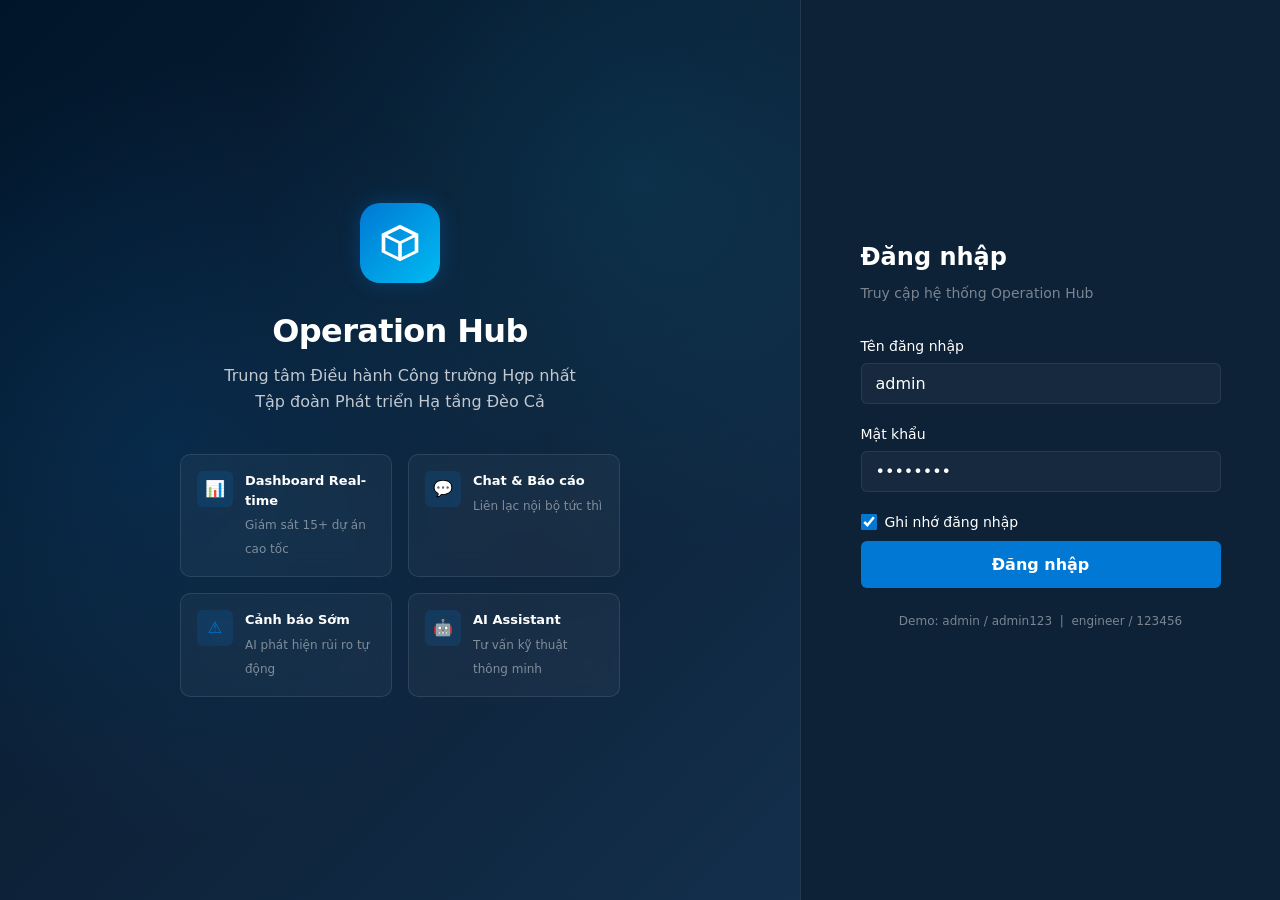
==== chat.html @ f0f31699 "first commit" ====
<!DOCTYPE html>
<html lang="vi">
<head>
  <meta charset="UTF-8">
  <meta name="viewport" content="width=device-width, initial-scale=1.0">
  <title>Chat Nội bộ - Operation Hub</title>
  <link rel="stylesheet" href="css/variables.css">
  <link rel="stylesheet" href="css/base.css">
  <link rel="stylesheet" href="css/layout.css">
  <link rel="stylesheet" href="css/components.css">
  <link rel="stylesheet" href="css/chat.css">
</head>
<body class="theme-dark">
  <div class="sidebar-overlay" id="sidebarOverlay"></div>
  <div class="app-layout">
    <aside class="sidebar" id="sidebar"></aside>
    <div class="main-wrapper">
      <header class="topbar" id="topbar"></header>
      <main class="main-content" style="padding:0">
        <div class="chat-layout">
          <!-- Chat Sidebar -->
          <div class="chat-sidebar">
            <div class="chat-sidebar-header">
              <h3>Chat Nội bộ</h3>
              <div class="chat-search">
                <input type="text" placeholder="Tìm kiếm..." id="chatSearch">
              </div>
            </div>
            <div class="chat-channels" id="chatChannels"></div>
          </div>

          <!-- Main Chat -->
          <div class="chat-main">
            <div class="chat-main-header">
              <div>
                <h2 id="chatChannelName"># bao-cao-hien-truong</h2>
                <span id="chatChannelDesc">Báo cáo Hiện trường</span>
              </div>
              <button class="btn btn-sm btn-secondary" id="toggleInfo">Thông tin</button>
            </div>
            <div class="chat-messages" id="chatMessages"></div>
            <div class="chat-input-area">
              <div class="chat-input-wrapper">
                <div class="chat-input-actions">
                  <button class="chat-input-action" title="Đính kèm ảnh" id="attachImage">${/* icon */''}<svg width="18" height="18" viewBox="0 0 24 24" fill="none" stroke="currentColor" stroke-width="2"><rect x="3" y="3" width="18" height="18" rx="2"/><circle cx="8.5" cy="8.5" r="1.5"/><polyline points="21 15 16 10 5 21"/></svg></button>
                  <button class="chat-input-action" title="Đính kèm file" id="attachFile"><svg width="18" height="18" viewBox="0 0 24 24" fill="none" stroke="currentColor" stroke-width="2"><path d="M21.44 11.05l-9.19 9.19a6 6 0 01-8.49-8.49l9.19-9.19a4 4 0 015.66 5.66l-9.2 9.19a2 2 0 01-2.83-2.83l8.49-8.48"/></svg></button>
                </div>
                <textarea placeholder="Nhập tin nhắn..." id="chatInput" rows="1"></textarea>
                <button class="chat-send-btn" id="chatSend">${/* send */''}<svg width="18" height="18" viewBox="0 0 24 24" fill="none" stroke="currentColor" stroke-width="2"><line x1="22" y1="2" x2="11" y2="13"/><polygon points="22 2 15 22 11 13 2 9 22 2"/></svg></button>
              </div>
            </div>
          </div>

          <!-- Info Panel -->
          <div class="chat-info-panel" id="chatInfoPanel">
            <h3>Thông tin Báo cáo</h3>
            <div class="chat-info-field"><div class="chat-info-label">Mã báo cáo</div><div class="chat-info-value">BC-2026-0713-001</div></div>
            <div class="chat-info-field"><div class="chat-info-label">Dự án</div><div class="chat-info-value">Cao tốc Bắc - Nam Phía Đông</div></div>
            <div class="chat-info-field"><div class="chat-info-label">Hạng mục</div><div class="chat-info-value">Hầm Cù Mông</div></div>
            <div class="chat-info-field"><div class="chat-info-label">Vị trí</div><div class="chat-info-value">Km 45+200</div></div>
            <div class="chat-info-field"><div class="chat-info-label">Thời gian</div><div class="chat-info-value">13/07/2026 08:30</div></div>
            <div class="chat-info-field"><div class="chat-info-label">Mức độ ảnh hưởng</div><div class="chat-info-value"><span class="badge badge-danger">Nguy hiểm</span></div></div>
            <div class="chat-info-field"><div class="chat-info-label">Trạng thái</div><div class="chat-info-value"><span class="badge badge-warning">Đang xử lý</span></div></div>
          </div>
        </div>
      </main>
    </div>
  </div>

  <input type="file" id="fileInput" accept="image/*,.pdf,.doc,.docx" style="display:none">

  <script src="js/data.js"></script>
  <script src="js/storage.js"></script>
  <script src="js/auth.js"></script>
  <script src="js/icons.js"></script>
  <script src="js/layout.js"></script>
  <script src="js/app.js"></script>
  <script src="js/chat.js"></script>
</body>
</html>
---- css/variables.css ----
/**
 * Operation Hub - Design Tokens
 * Phong cách: Azure Portal / Microsoft Fluent / Glassmorphism
 */

:root {
  /* Brand Colors */
  --color-primary: #0078d4;
  --color-primary-hover: #106ebe;
  --color-primary-light: #deecf9;
  --color-accent: #00bcf2;
  --color-brand-navy: #001529;
  --color-brand-blue: #002140;

  /* Backgrounds - Dark Theme (Dashboard) */
  --bg-dark-primary: #0a1628;
  --bg-dark-secondary: #0d2137;
  --bg-dark-tertiary: #132f4c;
  --bg-dark-card: rgba(19, 47, 76, 0.65);
  --bg-dark-glass: rgba(255, 255, 255, 0.04);
  --bg-dark-hover: rgba(255, 255, 255, 0.08);

  /* Backgrounds - Light Theme (Knowledge, Settings) */
  --bg-light-primary: #f5f7fa;
  --bg-light-secondary: #ffffff;
  --bg-light-tertiary: #eef2f6;

  /* Status Colors */
  --color-danger: #ff4d4f;
  --color-danger-bg: rgba(255, 77, 79, 0.15);
  --color-warning: #ffa940;
  --color-warning-bg: rgba(255, 169, 64, 0.15);
  --color-caution: #faad14;
  --color-caution-bg: rgba(250, 173, 20, 0.15);
  --color-success: #52c41a;
  --color-success-bg: rgba(82, 196, 26, 0.15);
  --color-info: #1890ff;
  --color-info-bg: rgba(24, 144, 255, 0.15);

  /* Text */
  --text-primary-dark: #ffffff;
  --text-secondary-dark: rgba(255, 255, 255, 0.75);
  --text-muted-dark: rgba(255, 255, 255, 0.45);
  --text-primary-light: #1a1a2e;
  --text-secondary-light: #4a5568;
  --text-muted-light: #8c9bab;

  /* Borders */
  --border-dark: rgba(255, 255, 255, 0.08);
  --border-light: #e2e8f0;
  --border-focus: var(--color-primary);

  /* Shadows */
  --shadow-sm: 0 1px 3px rgba(0, 0, 0, 0.12);
  --shadow-md: 0 4px 16px rgba(0, 0, 0, 0.15);
  --shadow-lg: 0 8px 32px rgba(0, 0, 0, 0.25);
  --shadow-glow: 0 0 20px rgba(0, 120, 212, 0.3);

  /* Glassmorphism */
  --glass-blur: blur(12px);
  --glass-border: 1px solid rgba(255, 255, 255, 0.1);

  /* Spacing */
  --sidebar-width: 260px;
  --sidebar-collapsed: 72px;
  --header-height: 64px;
  --radius-sm: 6px;
  --radius-md: 10px;
  --radius-lg: 14px;
  --radius-xl: 20px;

  /* Typography */
  --font-family: 'Segoe UI', -apple-system, BlinkMacSystemFont, 'Inter', system-ui, sans-serif;
  --font-mono: 'Cascadia Code', 'Consolas', monospace;

  /* Transitions */
  --transition-fast: 150ms ease;
  --transition-normal: 250ms ease;
  --transition-slow: 400ms ease;

  /* Z-index */
  --z-sidebar: 100;
  --z-header: 110;
  --z-overlay: 200;
  --z-modal: 300;
  --z-toast: 400;
}
---- css/base.css ----
/**
 * Operation Hub - Base Styles & Reset
 */

*, *::before, *::after {
  box-sizing: border-box;
  margin: 0;
  padding: 0;
}

html {
  font-size: 16px;
  scroll-behavior: smooth;
  -webkit-font-smoothing: antialiased;
  -moz-osx-font-smoothing: grayscale;
}

body {
  font-family: var(--font-family);
  line-height: 1.5;
  overflow-x: hidden;
}

body.theme-dark {
  background: var(--bg-dark-primary);
  color: var(--text-primary-dark);
}

body.theme-light {
  background: var(--bg-light-primary);
  color: var(--text-primary-light);
}

a {
  color: inherit;
  text-decoration: none;
}

button {
  font-family: inherit;
  cursor: pointer;
  border: none;
  background: none;
}

input, select, textarea {
  font-family: inherit;
  font-size: inherit;
}

img {
  max-width: 100%;
  display: block;
}

ul, ol {
  list-style: none;
}

/* Scrollbar */
::-webkit-scrollbar {
  width: 6px;
  height: 6px;
}

::-webkit-scrollbar-track {
  background: transparent;
}

.theme-dark ::-webkit-scrollbar-thumb {
  background: rgba(255, 255, 255, 0.15);
  border-radius: 3px;
}

.theme-light ::-webkit-scrollbar-thumb {
  background: rgba(0, 0, 0, 0.15);
  border-radius: 3px;
}

/* Utility Classes */
.sr-only {
  position: absolute;
  width: 1px;
  height: 1px;
  padding: 0;
  margin: -1px;
  overflow: hidden;
  clip: rect(0, 0, 0, 0);
  border: 0;
}

.text-danger { color: var(--color-danger); }
.text-warning { color: var(--color-warning); }
.text-caution { color: var(--color-caution); }
.text-success { color: var(--color-success); }
.text-muted { color: var(--text-muted-dark); }
.theme-light .text-muted { color: var(--text-muted-light); }

.badge {
  display: inline-flex;
  align-items: center;
  padding: 2px 10px;
  border-radius: 20px;
  font-size: 0.75rem;
  font-weight: 600;
  letter-spacing: 0.02em;
}

.badge-danger { background: var(--color-danger-bg); color: var(--color-danger); }
.badge-warning { background: var(--color-warning-bg); color: var(--color-warning); }
.badge-caution { background: var(--color-caution-bg); color: var(--color-caution); }
.badge-success { background: var(--color-success-bg); color: var(--color-success); }
.badge-info { background: var(--color-info-bg); color: var(--color-info); }

/* Buttons */
.btn {
  display: inline-flex;
  align-items: center;
  justify-content: center;
  gap: 8px;
  padding: 10px 20px;
  border-radius: var(--radius-sm);
  font-size: 0.875rem;
  font-weight: 600;
  transition: all var(--transition-fast);
  white-space: nowrap;
}

.btn-primary {
  background: var(--color-primary);
  color: #fff;
}

.btn-primary:hover {
  background: var(--color-primary-hover);
  box-shadow: var(--shadow-glow);
}

.btn-secondary {
  background: var(--bg-dark-glass);
  color: var(--text-primary-dark);
  border: var(--glass-border);
}

.theme-light .btn-secondary {
  background: var(--bg-light-secondary);
  color: var(--text-primary-light);
  border: 1px solid var(--border-light);
}

.btn-secondary:hover {
  background: var(--bg-dark-hover);
}

.btn-ghost {
  color: var(--text-secondary-dark);
  padding: 8px 12px;
}

.btn-ghost:hover {
  background: var(--bg-dark-hover);
  color: var(--text-primary-dark);
}

.btn-sm {
  padding: 6px 14px;
  font-size: 0.8125rem;
}

.btn-lg {
  padding: 14px 28px;
  font-size: 1rem;
}

.btn-icon {
  width: 36px;
  height: 36px;
  padding: 0;
  border-radius: var(--radius-sm);
}

/* Form Elements */
.form-group {
  margin-bottom: 20px;
}

.form-label {
  display: block;
  margin-bottom: 6px;
  font-size: 0.875rem;
  font-weight: 500;
}

.form-input,
.form-select,
.form-textarea {
  width: 100%;
  padding: 10px 14px;
  border-radius: var(--radius-sm);
  border: 1px solid var(--border-dark);
  background: var(--bg-dark-glass);
  color: var(--text-primary-dark);
  transition: border-color var(--transition-fast);
}

.theme-light .form-input,
.theme-light .form-select,
.theme-light .form-textarea {
  border-color: var(--border-light);
  background: var(--bg-light-secondary);
  color: var(--text-primary-light);
}

.form-input:focus,
.form-select:focus,
.form-textarea:focus {
  outline: none;
  border-color: var(--color-primary);
  box-shadow: 0 0 0 3px rgba(0, 120, 212, 0.2);
}

.form-textarea {
  min-height: 100px;
  resize: vertical;
}

.form-checkbox {
  display: flex;
  align-items: center;
  gap: 8px;
  font-size: 0.875rem;
  cursor: pointer;
}

.form-checkbox input {
  width: 16px;
  height: 16px;
  accent-color: var(--color-primary);
}
---- css/layout.css ----
/**
 * Operation Hub - Layout (Sidebar, Header, Main Content)
 */

.app-layout {
  display: flex;
  min-height: 100vh;
}

/* ===== SIDEBAR ===== */
.sidebar {
  position: fixed;
  top: 0;
  left: 0;
  width: var(--sidebar-width);
  height: 100vh;
  background: var(--bg-dark-secondary);
  border-right: var(--glass-border);
  backdrop-filter: var(--glass-blur);
  display: flex;
  flex-direction: column;
  z-index: var(--z-sidebar);
  transition: transform var(--transition-normal), width var(--transition-normal);
}

.sidebar-header {
  display: flex;
  align-items: center;
  gap: 12px;
  padding: 20px 20px 16px;
  border-bottom: var(--glass-border);
}

.sidebar-logo {
  width: 40px;
  height: 40px;
  border-radius: var(--radius-md);
  background: linear-gradient(135deg, var(--color-primary), var(--color-accent));
  display: flex;
  align-items: center;
  justify-content: center;
  flex-shrink: 0;
}

.sidebar-logo svg {
  width: 24px;
  height: 24px;
  fill: #fff;
}

.sidebar-brand {
  overflow: hidden;
}

.sidebar-brand-name {
  font-size: 0.9375rem;
  font-weight: 700;
  letter-spacing: -0.01em;
  white-space: nowrap;
}

.sidebar-brand-sub {
  font-size: 0.6875rem;
  color: var(--text-muted-dark);
  white-space: nowrap;
}

.sidebar-nav {
  flex: 1;
  padding: 12px 10px;
  overflow-y: auto;
}

.nav-section-title {
  font-size: 0.6875rem;
  font-weight: 600;
  text-transform: uppercase;
  letter-spacing: 0.08em;
  color: var(--text-muted-dark);
  padding: 12px 12px 6px;
}

.nav-item {
  display: flex;
  align-items: center;
  gap: 12px;
  padding: 10px 12px;
  border-radius: var(--radius-sm);
  color: var(--text-secondary-dark);
  font-size: 0.875rem;
  font-weight: 500;
  transition: all var(--transition-fast);
  margin-bottom: 2px;
  position: relative;
}

.nav-item:hover {
  background: var(--bg-dark-hover);
  color: var(--text-primary-dark);
}

.nav-item.active {
  background: rgba(0, 120, 212, 0.15);
  color: var(--color-primary);
}

.nav-item.active::before {
  content: '';
  position: absolute;
  left: 0;
  top: 50%;
  transform: translateY(-50%);
  width: 3px;
  height: 20px;
  background: var(--color-primary);
  border-radius: 0 3px 3px 0;
}

.nav-item svg {
  width: 20px;
  height: 20px;
  flex-shrink: 0;
  opacity: 0.85;
}

.nav-item .nav-badge {
  margin-left: auto;
  background: var(--color-danger);
  color: #fff;
  font-size: 0.6875rem;
  padding: 1px 7px;
  border-radius: 10px;
  font-weight: 700;
}

.sidebar-footer {
  padding: 16px;
  border-top: var(--glass-border);
}

.sidebar-user {
  display: flex;
  align-items: center;
  gap: 10px;
  padding: 8px;
  border-radius: var(--radius-sm);
  cursor: pointer;
  transition: background var(--transition-fast);
}

.sidebar-user:hover {
  background: var(--bg-dark-hover);
}

.sidebar-user-avatar {
  width: 36px;
  height: 36px;
  border-radius: 50%;
  background: linear-gradient(135deg, #667eea, #764ba2);
  display: flex;
  align-items: center;
  justify-content: center;
  font-size: 0.8125rem;
  font-weight: 700;
  color: #fff;
  flex-shrink: 0;
}

.sidebar-user-info {
  overflow: hidden;
}

.sidebar-user-name {
  font-size: 0.8125rem;
  font-weight: 600;
  white-space: nowrap;
  overflow: hidden;
  text-overflow: ellipsis;
}

.sidebar-user-role {
  font-size: 0.6875rem;
  color: var(--text-muted-dark);
}

/* ===== MAIN AREA ===== */
.main-wrapper {
  flex: 1;
  margin-left: var(--sidebar-width);
  display: flex;
  flex-direction: column;
  min-height: 100vh;
  transition: margin-left var(--transition-normal);
}

/* ===== TOPBAR ===== */
.topbar {
  position: sticky;
  top: 0;
  height: var(--header-height);
  background: rgba(10, 22, 40, 0.85);
  backdrop-filter: var(--glass-blur);
  border-bottom: var(--glass-border);
  display: flex;
  align-items: center;
  padding: 0 24px;
  gap: 16px;
  z-index: var(--z-header);
}

.theme-light .topbar {
  background: rgba(255, 255, 255, 0.9);
  border-bottom: 1px solid var(--border-light);
}

.topbar-menu-btn {
  display: none;
  width: 40px;
  height: 40px;
  align-items: center;
  justify-content: center;
  border-radius: var(--radius-sm);
  color: var(--text-secondary-dark);
}

.topbar-menu-btn:hover {
  background: var(--bg-dark-hover);
}

.topbar-search {
  flex: 1;
  max-width: 480px;
  position: relative;
}

.topbar-search input {
  width: 100%;
  padding: 9px 14px 9px 40px;
  border-radius: var(--radius-md);
  border: 1px solid var(--border-dark);
  background: var(--bg-dark-glass);
  color: var(--text-primary-dark);
  font-size: 0.875rem;
}

.theme-light .topbar-search input {
  border-color: var(--border-light);
  background: var(--bg-light-tertiary);
  color: var(--text-primary-light);
}

.topbar-search svg {
  position: absolute;
  left: 12px;
  top: 50%;
  transform: translateY(-50%);
  width: 18px;
  height: 18px;
  color: var(--text-muted-dark);
}

.topbar-actions {
  display: flex;
  align-items: center;
  gap: 8px;
  margin-left: auto;
}

.topbar-action {
  position: relative;
  width: 40px;
  height: 40px;
  display: flex;
  align-items: center;
  justify-content: center;
  border-radius: var(--radius-sm);
  color: var(--text-secondary-dark);
  transition: all var(--transition-fast);
}

.topbar-action:hover {
  background: var(--bg-dark-hover);
  color: var(--text-primary-dark);
}

.topbar-action .notification-dot {
  position: absolute;
  top: 8px;
  right: 8px;
  width: 8px;
  height: 8px;
  background: var(--color-danger);
  border-radius: 50%;
  border: 2px solid var(--bg-dark-primary);
}

.topbar-action .notification-count {
  position: absolute;
  top: 4px;
  right: 4px;
  min-width: 18px;
  height: 18px;
  background: var(--color-danger);
  color: #fff;
  font-size: 0.625rem;
  font-weight: 700;
  border-radius: 9px;
  display: flex;
  align-items: center;
  justify-content: center;
  padding: 0 4px;
}

.topbar-page-title {
  font-size: 1.125rem;
  font-weight: 600;
  letter-spacing: -0.01em;
}

/* ===== MAIN CONTENT ===== */
.main-content {
  flex: 1;
  padding: 24px;
}

.page-header {
  display: flex;
  align-items: center;
  justify-content: space-between;
  margin-bottom: 24px;
  flex-wrap: wrap;
  gap: 12px;
}

.page-header h1 {
  font-size: 1.5rem;
  font-weight: 700;
  letter-spacing: -0.02em;
}

.page-header-desc {
  font-size: 0.875rem;
  color: var(--text-muted-dark);
  margin-top: 4px;
}

.theme-light .page-header-desc {
  color: var(--text-muted-light);
}

/* ===== OVERLAY (Mobile) ===== */
.sidebar-overlay {
  display: none;
  position: fixed;
  inset: 0;
  background: rgba(0, 0, 0, 0.5);
  z-index: calc(var(--z-sidebar) - 1);
}

/* ===== RESPONSIVE ===== */
@media (max-width: 1024px) {
  .sidebar {
    transform: translateX(-100%);
  }

  .sidebar.open {
    transform: translateX(0);
  }

  .sidebar-overlay.active {
    display: block;
  }

  .main-wrapper {
    margin-left: 0;
  }

  .topbar-menu-btn {
    display: flex;
  }
}

@media (max-width: 640px) {
  .main-content {
    padding: 16px;
  }

  .topbar {
    padding: 0 16px;
  }

  .topbar-search {
    display: none;
  }
}
---- css/components.css ----
/**
 * Operation Hub - Reusable Components
 */

/* ===== GLASS CARD ===== */
.card {
  background: var(--bg-dark-card);
  border: var(--glass-border);
  border-radius: var(--radius-lg);
  backdrop-filter: var(--glass-blur);
  overflow: hidden;
}

.theme-light .card {
  background: var(--bg-light-secondary);
  border: 1px solid var(--border-light);
  box-shadow: var(--shadow-sm);
}

.card-header {
  display: flex;
  align-items: center;
  justify-content: space-between;
  padding: 16px 20px;
  border-bottom: var(--glass-border);
}

.theme-light .card-header {
  border-bottom: 1px solid var(--border-light);
}

.card-title {
  font-size: 0.9375rem;
  font-weight: 600;
}

.card-body {
  padding: 20px;
}

.card-footer {
  padding: 12px 20px;
  border-top: var(--glass-border);
  font-size: 0.8125rem;
  color: var(--text-muted-dark);
}

/* ===== KPI CARD ===== */
.kpi-grid {
  display: grid;
  grid-template-columns: repeat(auto-fit, minmax(200px, 1fr));
  gap: 16px;
  margin-bottom: 24px;
}

.kpi-card {
  background: var(--bg-dark-card);
  border: var(--glass-border);
  border-radius: var(--radius-lg);
  padding: 20px;
  backdrop-filter: var(--glass-blur);
  transition: transform var(--transition-fast), box-shadow var(--transition-fast);
}

.kpi-card:hover {
  transform: translateY(-2px);
  box-shadow: var(--shadow-md);
}

.kpi-card-header {
  display: flex;
  align-items: center;
  justify-content: space-between;
  margin-bottom: 12px;
}

.kpi-icon {
  width: 40px;
  height: 40px;
  border-radius: var(--radius-md);
  display: flex;
  align-items: center;
  justify-content: center;
}

.kpi-icon svg {
  width: 20px;
  height: 20px;
}

.kpi-icon.blue { background: rgba(0, 120, 212, 0.15); color: var(--color-primary); }
.kpi-icon.green { background: var(--color-success-bg); color: var(--color-success); }
.kpi-icon.orange { background: var(--color-warning-bg); color: var(--color-warning); }
.kpi-icon.red { background: var(--color-danger-bg); color: var(--color-danger); }
.kpi-icon.purple { background: rgba(102, 126, 234, 0.15); color: #667eea; }

.kpi-trend {
  font-size: 0.75rem;
  font-weight: 600;
  display: flex;
  align-items: center;
  gap: 2px;
}

.kpi-trend.up { color: var(--color-success); }
.kpi-trend.down { color: var(--color-danger); }

.kpi-value {
  font-size: 1.75rem;
  font-weight: 700;
  letter-spacing: -0.02em;
  line-height: 1.2;
}

.kpi-label {
  font-size: 0.8125rem;
  color: var(--text-muted-dark);
  margin-top: 4px;
}

/* ===== PROGRESS BAR ===== */
.progress-bar {
  height: 8px;
  background: rgba(255, 255, 255, 0.08);
  border-radius: 4px;
  overflow: hidden;
}

.theme-light .progress-bar {
  background: var(--bg-light-tertiary);
}

.progress-fill {
  height: 100%;
  border-radius: 4px;
  transition: width var(--transition-slow);
}

.progress-fill.blue { background: linear-gradient(90deg, var(--color-primary), var(--color-accent)); }
.progress-fill.green { background: var(--color-success); }
.progress-fill.orange { background: var(--color-warning); }
.progress-fill.red { background: var(--color-danger); }

.progress-item {
  margin-bottom: 16px;
}

.progress-item-header {
  display: flex;
  justify-content: space-between;
  margin-bottom: 6px;
  font-size: 0.8125rem;
}

.progress-item-name {
  font-weight: 500;
}

.progress-item-value {
  color: var(--text-muted-dark);
  font-weight: 600;
}

/* ===== AVATAR ===== */
.avatar {
  width: 32px;
  height: 32px;
  border-radius: 50%;
  display: flex;
  align-items: center;
  justify-content: center;
  font-size: 0.75rem;
  font-weight: 700;
  color: #fff;
  flex-shrink: 0;
}

.avatar-sm { width: 28px; height: 28px; font-size: 0.6875rem; }
.avatar-lg { width: 44px; height: 44px; font-size: 0.9375rem; }

/* ===== ACTIVITY FEED ===== */
.activity-list {
  display: flex;
  flex-direction: column;
  gap: 12px;
}

.activity-item {
  display: flex;
  gap: 12px;
  padding: 8px 0;
}

.activity-dot {
  width: 8px;
  height: 8px;
  border-radius: 50%;
  margin-top: 6px;
  flex-shrink: 0;
}

.activity-dot.blue { background: var(--color-primary); }
.activity-dot.green { background: var(--color-success); }
.activity-dot.orange { background: var(--color-warning); }
.activity-dot.red { background: var(--color-danger); }

.activity-content {
  flex: 1;
  min-width: 0;
}

.activity-text {
  font-size: 0.8125rem;
  line-height: 1.4;
}

.activity-text strong {
  font-weight: 600;
}

.activity-time {
  font-size: 0.6875rem;
  color: var(--text-muted-dark);
  margin-top: 2px;
}

/* ===== WARNING ITEM ===== */
.warning-item {
  display: flex;
  align-items: flex-start;
  gap: 12px;
  padding: 14px 16px;
  border-radius: var(--radius-md);
  border-left: 3px solid;
  background: var(--bg-dark-glass);
  margin-bottom: 8px;
  cursor: pointer;
  transition: background var(--transition-fast);
}

.warning-item:hover {
  background: var(--bg-dark-hover);
}

.warning-item.severity-critical { border-left-color: var(--color-danger); }
.warning-item.severity-high { border-left-color: var(--color-warning); }
.warning-item.severity-medium { border-left-color: var(--color-caution); }
.warning-item.severity-low { border-left-color: var(--color-success); }

.warning-icon {
  width: 32px;
  height: 32px;
  border-radius: var(--radius-sm);
  display: flex;
  align-items: center;
  justify-content: center;
  flex-shrink: 0;
}

.warning-icon.critical { background: var(--color-danger-bg); color: var(--color-danger); }
.warning-icon.high { background: var(--color-warning-bg); color: var(--color-warning); }
.warning-icon.medium { background: var(--color-caution-bg); color: var(--color-caution); }
.warning-icon.low { background: var(--color-success-bg); color: var(--color-success); }

.warning-content { flex: 1; min-width: 0; }
.warning-title { font-size: 0.875rem; font-weight: 600; margin-bottom: 2px; }
.warning-desc { font-size: 0.75rem; color: var(--text-muted-dark); }
.warning-meta { font-size: 0.6875rem; color: var(--text-muted-dark); margin-top: 4px; }

/* ===== MODAL ===== */
.modal-overlay {
  position: fixed;
  inset: 0;
  background: rgba(0, 0, 0, 0.6);
  backdrop-filter: blur(4px);
  z-index: var(--z-modal);
  display: flex;
  align-items: center;
  justify-content: center;
  padding: 20px;
  opacity: 0;
  visibility: hidden;
  transition: all var(--transition-normal);
}

.modal-overlay.active {
  opacity: 1;
  visibility: visible;
}

.modal {
  background: var(--bg-dark-secondary);
  border: var(--glass-border);
  border-radius: var(--radius-lg);
  width: 100%;
  max-width: 560px;
  max-height: 85vh;
  overflow-y: auto;
  transform: scale(0.95);
  transition: transform var(--transition-normal);
}

.modal-overlay.active .modal {
  transform: scale(1);
}

.theme-light .modal {
  background: var(--bg-light-secondary);
  border: 1px solid var(--border-light);
}

.modal-header {
  display: flex;
  align-items: center;
  justify-content: space-between;
  padding: 20px 24px;
  border-bottom: var(--glass-border);
}

.modal-title {
  font-size: 1.0625rem;
  font-weight: 600;
}

.modal-close {
  width: 32px;
  height: 32px;
  display: flex;
  align-items: center;
  justify-content: center;
  border-radius: var(--radius-sm);
  color: var(--text-muted-dark);
}

.modal-close:hover {
  background: var(--bg-dark-hover);
  color: var(--text-primary-dark);
}

.modal-body {
  padding: 24px;
}

.modal-footer {
  padding: 16px 24px;
  border-top: var(--glass-border);
  display: flex;
  justify-content: flex-end;
  gap: 8px;
}

/* ===== TOAST ===== */
.toast-container {
  position: fixed;
  top: 80px;
  right: 24px;
  z-index: var(--z-toast);
  display: flex;
  flex-direction: column;
  gap: 8px;
}

.toast {
  background: var(--bg-dark-secondary);
  border: var(--glass-border);
  border-radius: var(--radius-md);
  padding: 14px 20px;
  min-width: 300px;
  box-shadow: var(--shadow-lg);
  display: flex;
  align-items: center;
  gap: 12px;
  animation: slideIn 0.3s ease;
  backdrop-filter: var(--glass-blur);
}

.toast.success { border-left: 3px solid var(--color-success); }
.toast.warning { border-left: 3px solid var(--color-warning); }
.toast.error { border-left: 3px solid var(--color-danger); }
.toast.info { border-left: 3px solid var(--color-primary); }

@keyframes slideIn {
  from { transform: translateX(100%); opacity: 0; }
  to { transform: translateX(0); opacity: 1; }
}

/* ===== TABS ===== */
.tabs {
  display: flex;
  gap: 4px;
  border-bottom: var(--glass-border);
  margin-bottom: 20px;
  overflow-x: auto;
}

.tab {
  padding: 10px 16px;
  font-size: 0.875rem;
  font-weight: 500;
  color: var(--text-muted-dark);
  border-bottom: 2px solid transparent;
  transition: all var(--transition-fast);
  white-space: nowrap;
}

.tab:hover {
  color: var(--text-primary-dark);
}

.tab.active {
  color: var(--color-primary);
  border-bottom-color: var(--color-primary);
}

.tab-panel {
  display: none;
}

.tab-panel.active {
  display: block;
}

/* ===== EMPTY STATE ===== */
.empty-state {
  text-align: center;
  padding: 48px 24px;
  color: var(--text-muted-dark);
}

.empty-state svg {
  width: 64px;
  height: 64px;
  margin: 0 auto 16px;
  opacity: 0.4;
}

.empty-state h3 {
  font-size: 1rem;
  font-weight: 600;
  margin-bottom: 8px;
  color: var(--text-secondary-dark);
}

.empty-state p {
  font-size: 0.875rem;
}

/* ===== GRID LAYOUTS ===== */
.grid-2 {
  display: grid;
  grid-template-columns: repeat(2, 1fr);
  gap: 20px;
}

.grid-3 {
  display: grid;
  grid-template-columns: repeat(3, 1fr);
  gap: 20px;
}

.grid-dashboard {
  display: grid;
  grid-template-columns: 1fr 340px;
  grid-template-rows: auto auto;
  gap: 20px;
}

@media (max-width: 1200px) {
  .grid-dashboard {
    grid-template-columns: 1fr;
  }

  .grid-2, .grid-3 {
    grid-template-columns: 1fr;
  }
}
---- css/chat.css ----
/**
 * Operation Hub - Chat (Teams-style) Styles
 */

.chat-layout {
  display: grid;
  grid-template-columns: 280px 1fr 300px;
  height: calc(100vh - var(--header-height));
  margin: -24px;
}

.chat-sidebar {
  background: var(--bg-dark-secondary);
  border-right: var(--glass-border);
  display: flex;
  flex-direction: column;
  overflow: hidden;
}

.chat-sidebar-header {
  padding: 16px;
  border-bottom: var(--glass-border);
}

.chat-sidebar-header h3 {
  font-size: 0.9375rem;
  font-weight: 600;
  margin-bottom: 12px;
}

.chat-search input {
  width: 100%;
  padding: 8px 12px;
  border-radius: var(--radius-sm);
  border: 1px solid var(--border-dark);
  background: var(--bg-dark-glass);
  color: var(--text-primary-dark);
  font-size: 0.8125rem;
}

.chat-channels {
  flex: 1;
  overflow-y: auto;
  padding: 8px;
}

.chat-section-label {
  font-size: 0.6875rem;
  font-weight: 600;
  text-transform: uppercase;
  letter-spacing: 0.06em;
  color: var(--text-muted-dark);
  padding: 12px 8px 6px;
}

.chat-channel {
  display: flex;
  align-items: center;
  gap: 10px;
  padding: 10px 12px;
  border-radius: var(--radius-sm);
  cursor: pointer;
  transition: background var(--transition-fast);
  font-size: 0.875rem;
}

.chat-channel:hover {
  background: var(--bg-dark-hover);
}

.chat-channel.active {
  background: rgba(0, 120, 212, 0.15);
  color: var(--color-primary);
}

.chat-channel-icon {
  font-size: 1rem;
  opacity: 0.7;
}

.chat-channel-unread {
  margin-left: auto;
  background: var(--color-primary);
  color: #fff;
  font-size: 0.625rem;
  font-weight: 700;
  padding: 1px 6px;
  border-radius: 8px;
}

.chat-dm {
  display: flex;
  align-items: center;
  gap: 10px;
  padding: 8px 12px;
  border-radius: var(--radius-sm);
  cursor: pointer;
  transition: background var(--transition-fast);
}

.chat-dm:hover {
  background: var(--bg-dark-hover);
}

.chat-dm.active {
  background: rgba(0, 120, 212, 0.15);
}

.chat-dm-status {
  width: 8px;
  height: 8px;
  border-radius: 50%;
  position: absolute;
  bottom: 0;
  right: 0;
  border: 2px solid var(--bg-dark-secondary);
}

.chat-dm-status.online { background: var(--color-success); }
.chat-dm-status.away { background: var(--color-caution); }
.chat-dm-status.offline { background: var(--text-muted-dark); }

.chat-dm-avatar-wrap {
  position: relative;
}

/* Main Chat Area */
.chat-main {
  display: flex;
  flex-direction: column;
  background: var(--bg-dark-primary);
}

.chat-main-header {
  display: flex;
  align-items: center;
  justify-content: space-between;
  padding: 12px 20px;
  border-bottom: var(--glass-border);
  background: rgba(10, 22, 40, 0.6);
}

.chat-main-header h2 {
  font-size: 1rem;
  font-weight: 600;
}

.chat-main-header span {
  font-size: 0.8125rem;
  color: var(--text-muted-dark);
}

.chat-messages {
  flex: 1;
  overflow-y: auto;
  padding: 20px;
  display: flex;
  flex-direction: column;
  gap: 16px;
}

.chat-message {
  display: flex;
  gap: 12px;
  max-width: 75%;
}

.chat-message.own {
  flex-direction: row-reverse;
  margin-left: auto;
}

.chat-message-avatar {
  width: 36px;
  height: 36px;
  border-radius: 50%;
  display: flex;
  align-items: center;
  justify-content: center;
  font-size: 0.75rem;
  font-weight: 700;
  color: #fff;
  flex-shrink: 0;
}

.chat-message-content {
  min-width: 0;
}

.chat-message-header {
  display: flex;
  align-items: baseline;
  gap: 8px;
  margin-bottom: 4px;
}

.chat-message.own .chat-message-header {
  flex-direction: row-reverse;
}

.chat-message-name {
  font-size: 0.8125rem;
  font-weight: 600;
}

.chat-message-time {
  font-size: 0.6875rem;
  color: var(--text-muted-dark);
}

.chat-message-bubble {
  background: var(--bg-dark-card);
  border: var(--glass-border);
  border-radius: var(--radius-md);
  padding: 10px 14px;
  font-size: 0.875rem;
  line-height: 1.5;
}

.chat-message.own .chat-message-bubble {
  background: rgba(0, 120, 212, 0.2);
  border-color: rgba(0, 120, 212, 0.3);
}

.chat-message.bot .chat-message-bubble {
  background: rgba(102, 126, 234, 0.15);
  border-color: rgba(102, 126, 234, 0.3);
}

.chat-message-image {
  margin-top: 8px;
  border-radius: var(--radius-sm);
  max-width: 280px;
  overflow: hidden;
}

.chat-message-image img {
  width: 100%;
  border-radius: var(--radius-sm);
}

.chat-message-file {
  display: flex;
  align-items: center;
  gap: 8px;
  padding: 8px 12px;
  background: var(--bg-dark-glass);
  border-radius: var(--radius-sm);
  margin-top: 8px;
  font-size: 0.8125rem;
}

/* Chat Input */
.chat-input-area {
  padding: 16px 20px;
  border-top: var(--glass-border);
  background: rgba(10, 22, 40, 0.6);
}

.chat-input-wrapper {
  display: flex;
  align-items: flex-end;
  gap: 8px;
  background: var(--bg-dark-glass);
  border: var(--glass-border);
  border-radius: var(--radius-md);
  padding: 8px 12px;
}

.chat-input-actions {
  display: flex;
  gap: 4px;
}

.chat-input-action {
  width: 32px;
  height: 32px;
  display: flex;
  align-items: center;
  justify-content: center;
  border-radius: var(--radius-sm);
  color: var(--text-muted-dark);
  transition: all var(--transition-fast);
}

.chat-input-action:hover {
  background: var(--bg-dark-hover);
  color: var(--text-primary-dark);
}

.chat-input-wrapper textarea {
  flex: 1;
  border: none;
  background: transparent;
  color: var(--text-primary-dark);
  resize: none;
  min-height: 20px;
  max-height: 120px;
  padding: 6px 0;
  font-size: 0.875rem;
}

.chat-input-wrapper textarea:focus {
  outline: none;
}

.chat-send-btn {
  width: 36px;
  height: 36px;
  border-radius: var(--radius-sm);
  background: var(--color-primary);
  color: #fff;
  display: flex;
  align-items: center;
  justify-content: center;
  flex-shrink: 0;
}

.chat-send-btn:hover {
  background: var(--color-primary-hover);
}

/* Chat Info Panel */
.chat-info-panel {
  background: var(--bg-dark-secondary);
  border-left: var(--glass-border);
  overflow-y: auto;
  padding: 20px;
}

.chat-info-panel h3 {
  font-size: 0.9375rem;
  font-weight: 600;
  margin-bottom: 16px;
}

.chat-info-field {
  margin-bottom: 14px;
}

.chat-info-label {
  font-size: 0.6875rem;
  font-weight: 600;
  text-transform: uppercase;
  letter-spacing: 0.05em;
  color: var(--text-muted-dark);
  margin-bottom: 4px;
}

.chat-info-value {
  font-size: 0.875rem;
}

/* Responsive Chat */
@media (max-width: 1024px) {
  .chat-layout {
    grid-template-columns: 1fr;
    height: auto;
    min-height: calc(100vh - var(--header-height));
  }

  .chat-sidebar,
  .chat-info-panel {
    display: none;
  }

  .chat-sidebar.mobile-open {
    display: flex;
    position: fixed;
    left: 0;
    top: var(--header-height);
    bottom: 0;
    width: 280px;
    z-index: var(--z-overlay);
  }

  .chat-info-panel.mobile-open {
    display: block;
    position: fixed;
    right: 0;
    top: var(--header-height);
    bottom: 0;
    width: 300px;
    z-index: var(--z-overlay);
  }
}
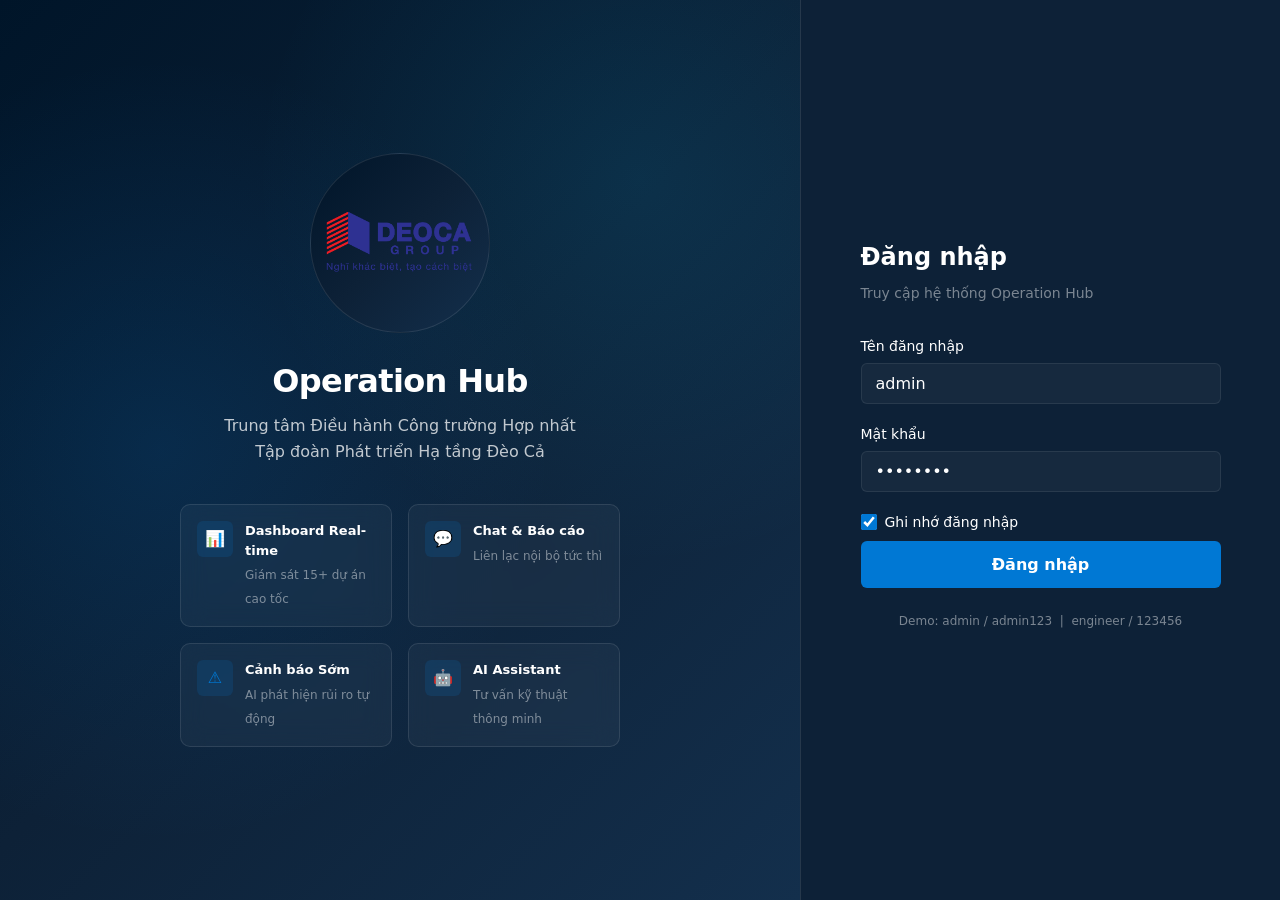
==== commit 528912cf: "adđ" ====
--- a/chat.html
+++ b/chat.html
@@ -16,9 +16,8 @@
     <aside class="sidebar" id="sidebar"></aside>
     <div class="main-wrapper">
       <header class="topbar" id="topbar"></header>
-      <main class="main-content" style="padding:0">
+      <main class="main-content" style="padding:25px">
         <div class="chat-layout">
-          <!-- Chat Sidebar -->
           <div class="chat-sidebar">
             <div class="chat-sidebar-header">
               <h3>Chat Nội bộ</h3>
@@ -29,38 +28,64 @@
             <div class="chat-channels" id="chatChannels"></div>
           </div>
 
-          <!-- Main Chat -->
           <div class="chat-main">
             <div class="chat-main-header">
               <div>
                 <h2 id="chatChannelName"># bao-cao-hien-truong</h2>
-                <span id="chatChannelDesc">Báo cáo Hiện trường</span>
+                <span id="chatChannelDesc">Báo cáo hiện trường, xử lý sự cố và điều phối nhanh</span>
               </div>
-              <button class="btn btn-sm btn-secondary" id="toggleInfo">Thông tin</button>
+              <div class="chat-header-actions">
+                <button class="btn btn-sm btn-primary" id="toggleReportForm">Báo cáo</button>
+                <button class="btn btn-sm btn-secondary" id="toggleInfo">Thông tin</button>
+              </div>
             </div>
             <div class="chat-messages" id="chatMessages"></div>
             <div class="chat-input-area">
+              <form class="chat-report-form" id="chatReportForm">
+                <div class="chat-report-title">Tạo báo cáo hiện trường nhanh</div>
+                <div class="chat-report-grid">
+                  <label>Dự án
+                    <select id="chatReportProject" required></select>
+                  </label>
+                  <label>Hạng mục
+                    <select id="chatReportSite" required></select>
+                  </label>
+                  <label>Vị trí
+                    <input id="chatReportLocation" placeholder="VD: Km 45+200">
+                  </label>
+                  <label>Mức độ
+                    <select id="chatReportSeverity" required>
+                      <option value="critical">Nguy hiểm</option>
+                      <option value="high">Cảnh báo</option>
+                      <option value="medium">Trung bình</option>
+                      <option value="low">Bình thường</option>
+                    </select>
+                  </label>
+                  <label class="chat-report-wide">Mô tả
+                    <textarea id="chatReportDescription" placeholder="Mô tả nhanh tình trạng hiện trường..." required></textarea>
+                  </label>
+                </div>
+              </form>
               <div class="chat-input-wrapper">
                 <div class="chat-input-actions">
-                  <button class="chat-input-action" title="Đính kèm ảnh" id="attachImage">${/* icon */''}<svg width="18" height="18" viewBox="0 0 24 24" fill="none" stroke="currentColor" stroke-width="2"><rect x="3" y="3" width="18" height="18" rx="2"/><circle cx="8.5" cy="8.5" r="1.5"/><polyline points="21 15 16 10 5 21"/></svg></button>
-                  <button class="chat-input-action" title="Đính kèm file" id="attachFile"><svg width="18" height="18" viewBox="0 0 24 24" fill="none" stroke="currentColor" stroke-width="2"><path d="M21.44 11.05l-9.19 9.19a6 6 0 01-8.49-8.49l9.19-9.19a4 4 0 015.66 5.66l-9.2 9.19a2 2 0 01-2.83-2.83l8.49-8.48"/></svg></button>
+                  <button class="chat-input-action" title="Đính kèm ảnh" id="attachImage" type="button"><svg width="18" height="18" viewBox="0 0 24 24" fill="none" stroke="currentColor" stroke-width="2"><rect x="3" y="3" width="18" height="18" rx="2"/><circle cx="8.5" cy="8.5" r="1.5"/><polyline points="21 15 16 10 5 21"/></svg></button>
+                  <button class="chat-input-action" title="Đính kèm file" id="attachFile" type="button"><svg width="18" height="18" viewBox="0 0 24 24" fill="none" stroke="currentColor" stroke-width="2"><path d="M21.44 11.05l-9.19 9.19a6 6 0 01-8.49-8.49l9.19-9.19a4 4 0 015.66 5.66l-9.2 9.19a2 2 0 01-2.83-2.83l8.49-8.48"/></svg></button>
                 </div>
                 <textarea placeholder="Nhập tin nhắn..." id="chatInput" rows="1"></textarea>
-                <button class="chat-send-btn" id="chatSend">${/* send */''}<svg width="18" height="18" viewBox="0 0 24 24" fill="none" stroke="currentColor" stroke-width="2"><line x1="22" y1="2" x2="11" y2="13"/><polygon points="22 2 15 22 11 13 2 9 22 2"/></svg></button>
+                <button class="chat-send-btn" id="chatSend" type="button"><svg width="18" height="18" viewBox="0 0 24 24" fill="none" stroke="currentColor" stroke-width="2"><line x1="22" y1="2" x2="11" y2="13"/><polygon points="22 2 15 22 11 13 2 9 22 2"/></svg></button>
               </div>
             </div>
           </div>
 
-          <!-- Info Panel -->
           <div class="chat-info-panel" id="chatInfoPanel">
-            <h3>Thông tin Báo cáo</h3>
+            <!-- <h3>Thông tin báo cáo</h3>
             <div class="chat-info-field"><div class="chat-info-label">Mã báo cáo</div><div class="chat-info-value">BC-2026-0713-001</div></div>
             <div class="chat-info-field"><div class="chat-info-label">Dự án</div><div class="chat-info-value">Cao tốc Bắc - Nam Phía Đông</div></div>
             <div class="chat-info-field"><div class="chat-info-label">Hạng mục</div><div class="chat-info-value">Hầm Cù Mông</div></div>
-            <div class="chat-info-field"><div class="chat-info-label">Vị trí</div><div class="chat-info-value">Km 45+200</div></div>
-            <div class="chat-info-field"><div class="chat-info-label">Thời gian</div><div class="chat-info-value">13/07/2026 08:30</div></div>
+            <div class="chat-info-field"><div class="chat-info-label">Vị trí</div><div class="chat-info-value">Km 45+200 - Nhánh trái</div></div>
+            <div class="chat-info-field"><div class="chat-info-label">Thời gian</div><div class="chat-info-value">13/07/2026 09:15</div></div>
             <div class="chat-info-field"><div class="chat-info-label">Mức độ ảnh hưởng</div><div class="chat-info-value"><span class="badge badge-danger">Nguy hiểm</span></div></div>
-            <div class="chat-info-field"><div class="chat-info-label">Trạng thái</div><div class="chat-info-value"><span class="badge badge-warning">Đang xử lý</span></div></div>
+            <div class="chat-info-field"><div class="chat-info-label">Trạng thái</div><div class="chat-info-value"><span class="badge badge-warning">Đang xử lý</span></div></div> -->
           </div>
         </div>
       </main>
--- a/css/base.css
+++ b/css/base.css
@@ -7,7 +7,31 @@
   margin: 0;
   padding: 0;
 }
-
+.sidebar-logo{
+    width: 180px;
+    height: 180px;
+    margin: 0 auto 24px;
+    border-radius: 50%;
+    background: linear-gradient(135deg, #001529 0%, #0d2137 50%, #132f4c 100%);
+    backdrop-filter: blur(10px);
+    display: flex;
+    align-items: center;
+    justify-content: center;
+    border: 1px solid rgba(255,255,255,.1);
+}
+
+.sidebar-logo img{
+    width: 180px;
+    height: auto;
+}
+
+
+.login-visual-content{
+    display: flex;
+    flex-direction: column;
+    align-items: center;
+    text-align: center;
+}
 html {
   font-size: 16px;
   scroll-behavior: smooth;
--- a/css/layout.css
+++ b/css/layout.css
@@ -31,22 +31,18 @@
   border-bottom: var(--glass-border);
 }
 
-.sidebar-logo {
-  width: 40px;
+.sidebar-logo-layout {
+  width: 103px;
   height: 40px;
-  border-radius: var(--radius-md);
-  background: linear-gradient(135deg, var(--color-primary), var(--color-accent));
+  /* border-radius: var(--radius-md);
+  background: linear-gradient(135deg, var(--color-primary), var(--color-accent)); */
   display: flex;
   align-items: center;
   justify-content: center;
   flex-shrink: 0;
 }
 
-.sidebar-logo svg {
-  width: 24px;
-  height: 24px;
-  fill: #fff;
-}
+
 
 .sidebar-brand {
   overflow: hidden;
--- a/css/chat.css
+++ b/css/chat.css
@@ -123,10 +123,20 @@
 .chat-dm-avatar-wrap {
   position: relative;
 }
-
+.chat-report-form select{
+    background: #1f2937;
+    color: #fff;
+    border: 1px solid #374151;
+}
+
+.chat-report-form option{
+    background: #1f2937;
+    color: #fff;
+}
 /* Main Chat Area */
 .chat-main {
   display: flex;
+   height:90vh;
   flex-direction: column;
   background: var(--bg-dark-primary);
 }
@@ -148,6 +158,11 @@
 .chat-main-header span {
   font-size: 0.8125rem;
   color: var(--text-muted-dark);
+}
+
+.chat-header-actions {
+  display: flex;
+  gap: 8px;
 }
 
 .chat-messages {
@@ -255,6 +270,59 @@
   padding: 16px 20px;
   border-top: var(--glass-border);
   background: rgba(10, 22, 40, 0.6);
+}
+
+.chat-report-form {
+  display: none;
+  margin-bottom: 12px;
+  padding: 14px;
+  background: var(--bg-dark-card);
+  border: var(--glass-border);
+  border-radius: var(--radius-md);
+}
+
+.chat-report-form.active {
+  display: block;
+}
+
+.chat-report-title {
+  font-size: 0.875rem;
+  font-weight: 700;
+  margin-bottom: 10px;
+}
+
+.chat-report-grid {
+  display: grid;
+  grid-template-columns: repeat(2, minmax(0, 1fr));
+  gap: 10px;
+}
+
+.chat-report-grid label {
+  display: flex;
+  flex-direction: column;
+  gap: 5px;
+  font-size: 0.75rem;
+  color: var(--text-muted-dark);
+}
+
+.chat-report-grid input,
+.chat-report-grid select,
+.chat-report-grid textarea {
+  width: 100%;
+  border: 1px solid var(--border-dark);
+  border-radius: var(--radius-sm);
+  background: var(--bg-dark-glass);
+  color: var(--text-primary-dark);
+  padding: 8px 10px;
+}
+
+.chat-report-grid textarea {
+  min-height: 70px;
+  resize: vertical;
+}
+
+.chat-report-wide {
+  grid-column: 1 / -1;
 }
 
 .chat-input-wrapper {
@@ -383,4 +451,8 @@
     width: 300px;
     z-index: var(--z-overlay);
   }
-}
+
+  .chat-report-grid {
+    grid-template-columns: 1fr;
+  }
+}
